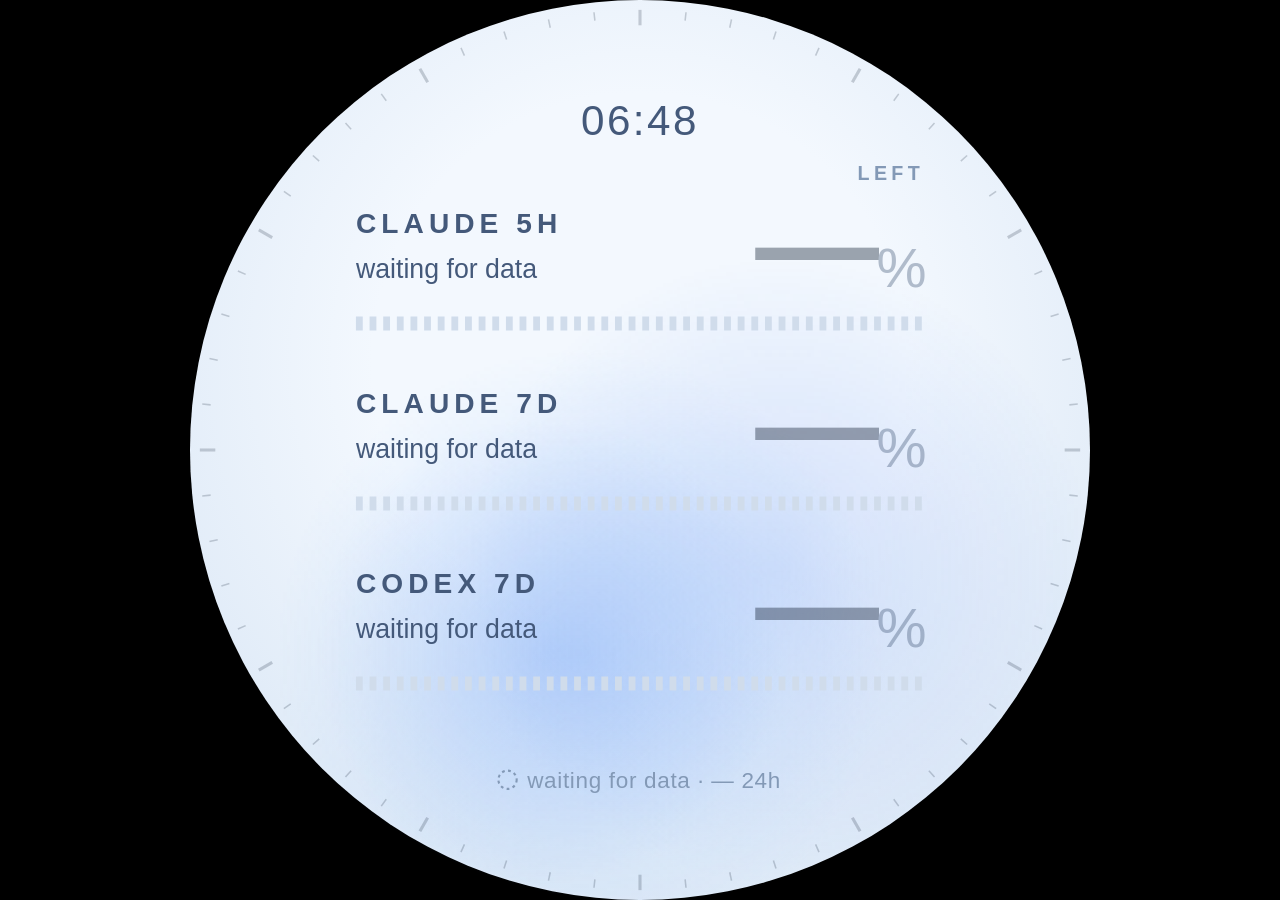
==== web/index.html @ 3e5689b8 "Rename to KrakenDial, add a license, releases and a downloading installer - krakenlcd becomes kraken" ====
<!doctype html>
<html lang="en">
<head>
<meta charset="utf-8">
<meta name="viewport" content="width=device-width, initial-scale=1">
<title>KrakenDial</title>
<link rel="stylesheet" href="dial.css">
<style>
  html, body { margin: 0; height: 100%; background: #000; overflow: hidden; }
  body { display: grid; place-items: center; }
  #dial { width: 100vmin; height: 100vmin; }
</style>
<script>
  // Registered before anything else so CAM finds the hook on its first push.
  window.__hw = null;
  window.nzxt = window.nzxt || {};
  window.nzxt.v1 = window.nzxt.v1 || {};
  window.nzxt.v1.onMonitoringDataUpdate = (data) => {
    window.__hw = data;
    if (window.__onHw) window.__onHw(data);
  };
</script>
</head>
<body>
<div id="dial"></div>
<script src="bg.js"></script>
<script src="i18n.js"></script>
<script src="dial.js"></script>
<script src="faces.js"></script>
<script>
(() => {
  const params = new URLSearchParams(location.search);
  const mock = params.has("mock");
  // URL parameters override the saved choice, e.g. /lcd?layout=one&theme=deep&bg=ripples&lang=pl
  const forced = {};
  for (const k of ["layout", "theme", "bg", "units", "look", "mascot", "cost", "bars", "lang"]) if (params.get(k)) forced[k] = params.get(k);
  if (params.get("fps")) forced.fps = Number(params.get("fps"));

  // Adaptive switching: game after 20 s of a busy GPU, back to work after 60 s of calm.
  const GAME_LOAD = 0.6, GAME_AFTER = 20, CALM_LOAD = 0.35, CALM_AFTER = 60;
  const PEAK_WINDOW = 10 * 60e3;

  let state = { limits: {}, interval: 60e3, config: {} };
  // a face forced by the URL is fetched once; the saved one comes with the state
  let forcedFace = null;
  if (KrakenDial.isFace(forced.layout))
    fetch("/api/faces", { cache: "no-store" }).then((r) => r.json()).then((list) => {
      forcedFace = list.find((f) => `face:${f.id}` === forced.layout) || null;
      render();
    }).catch(() => {});
  let hw = KrakenDial.emptyHw();
  let mode = "work", hot = 0, calm = 0;
  const peaks = { cpu: [], gpu: [] };
  const dial = KrakenDial.create(document.getElementById("dial"), forced);

  const DISCRETE = /nvidia|geforce|rtx|gtx|radeon rx|arc a|arc b/i;
  function pickGpu(gpus) {
    if (!gpus || !gpus.length) return null;
    return gpus.find((g) => DISCRETE.test(g.name || "")) ||
      gpus.slice().sort((a, b) => (b.power ?? -1) - (a.power ?? -1))[0];
  }

  function peak(key, temp, now) {
    const list = peaks[key];
    if (temp != null) list.push([now, temp]);
    while (list.length && list[0][0] < now - PEAK_WINDOW) list.shift();
    return list.length ? Math.max(...list.map((p) => p[1])) : null;
  }

  function onHw(data) {
    const now = Date.now();
    const cpu = (data.cpus || [])[0] || {};
    const gpu = pickGpu(data.gpus) || {};
    hw = {
      cpu: { name: cpu.name, temp: cpu.temperature, load: cpu.load, power: cpu.power, peak: peak("cpu", cpu.temperature, now) },
      gpu: { name: gpu.name, temp: gpu.temperature, load: gpu.load, power: gpu.power, peak: peak("gpu", gpu.temperature, now) },
      liquid: data.kraken ? data.kraken.liquidTemperature : null,
      ram: { used: data.ram ? data.ram.inUse : null, total: data.ram ? data.ram.totalSize : null },
    };
    if (gpu.load != null) {
      dial.setActivity(gpu.load);
      if (mode === "work") {
        hot = gpu.load > GAME_LOAD ? hot + 1 : 0;
        if (hot >= GAME_AFTER) { mode = "game"; calm = 0; }
      } else {
        calm = gpu.load < CALM_LOAD ? calm + 1 : 0;
        if (calm >= CALM_AFTER) { mode = "work"; hot = 0; }
      }
    }
    render();
  }

  function render() {
    const cfg = { ...(state.config || {}), ...forced };
    dial.configure({ ...cfg, face: forced.layout ? forcedFace : state.face });
    dial.update({ now: Date.now(), hw, limits: state.limits, costs: state.costs, interval: state.interval, mode });
  }

  let build = null;
  async function poll() {
    try {
      const r = await fetch("/api/state", { cache: "no-store" });
      if (r.ok) state = await r.json();
      if (build && state.build !== build) return location.reload();
      build = state.build;
    } catch (_) { /* service down: limits simply age into "stale" */ }
    render();
  }

  // Mirror what the cooler shows to the Configure page.
  function share() {
    if (!window.__hw || mock) return;
    fetch("/api/hw", { method: "POST", body: JSON.stringify({ ...hw, mode }) }).catch(() => {});
  }

  if (mock) {
    let t = 0;
    setInterval(() => {
      t++;
      const busy = Math.floor(t / 40) % 2 === 1;
      onHw({
        cpus: [{ name: "AMD Ryzen 7 5800X3D 8-Core Processor", temperature: 52 + Math.sin(t / 9) * 6 + (busy ? 14 : 0), load: busy ? 0.45 : 0.15, power: busy ? 105 : 42 }],
        gpus: [{ name: "NVIDIA GeForce RTX 4070 SUPER", temperature: busy ? 76 : 44, load: busy ? 0.97 : 0.05, power: busy ? 285 : 22 }],
        kraken: { liquidTemperature: busy ? 36.5 : 31.2 },
        ram: { inUse: 21900, totalSize: 32768 },
      });
    }, 1000);
  }

  window.__onHw = onHw;
  if (window.__hw) onHw(window.__hw);
  render();
  poll();
  setInterval(poll, 3e3);
  setInterval(() => { if (!window.__hw && !mock) render(); }, 1000);
  setInterval(share, 3e3);
})();
</script>
</body>
</html>
---- web/dial.css ----
/* KrakenDial dial. Themes are blue/white families to match a white build under blue light.
   Numerals are DIN (Bahnschrift ships with Windows). CAM rasterises without a GPU, so nothing
   here animates continuously: the moving background is a canvas painted by bg.js, and only
   whole scene layers fade. No rounded overflow clip either; the dial is round by itself. */

.kd {
  --ease: cubic-bezier(0.2, 0.7, 0.2, 1);
  position: relative;
  width: 100%;
  height: 100%;
  border-radius: 50%;
  isolation: isolate;
  background: radial-gradient(circle at 50% 40%, var(--bg-hi) 0%, var(--bg-hi) 38%, var(--bg-lo) 100%);
  font-family: Bahnschrift, "DIN Alternate", "D-DIN", Barlow, sans-serif;
  font-variant-numeric: tabular-nums;
  user-select: none;
}
.kd > svg { position: absolute; inset: 0; width: 100%; height: 100%; overflow: visible; }

/* ---------- themes ---------- */

.th-ice {
  --bg-hi: #f3f8fe; --bg-lo: #d3e2f3;
  --ink: #0b1a2e; --ink-2: #44597a; --ink-3: #8399b6;
  --track: #d0dceb; --fill: #2563eb; --fill-2: #7cb3ff; --warn: #e5484d; --tick: rgba(11, 26, 46, 0.2);
  --glow-a: rgba(37, 99, 235, 0.16); --glow-b: rgba(96, 165, 250, 0.24);
  --num-weight: 600;
}
.th-deep {
  --bg-hi: #11264d; --bg-lo: #030914;
  --ink: #eef4ff; --ink-2: #9fb5d8; --ink-3: #5b7299;
  --track: #1b2e52; --fill: #5b9cff; --fill-2: #b4d2ff; --warn: #ff6b6b; --tick: rgba(238, 244, 255, 0.16);
  --glow-a: rgba(64, 132, 255, 0.34); --glow-b: rgba(56, 189, 248, 0.2);
  --num-weight: 500;
}
.th-blue {
  --bg-hi: #3d6dff; --bg-lo: #1431b0;
  --ink: #ffffff; --ink-2: #d5e1ff; --ink-3: #a3b9ff;
  --track: rgba(255, 255, 255, 0.2); --fill: #ffffff; --fill-2: #a9c2ff; --warn: #ffc0b5; --tick: rgba(255, 255, 255, 0.22);
  --glow-a: rgba(255, 255, 255, 0.16); --glow-b: rgba(140, 220, 255, 0.24);
  --num-weight: 500;
}
.th-night {
  --bg-hi: #070b13; --bg-lo: #000000;
  --ink: #f4f7ff; --ink-2: #8494b0; --ink-3: #44536e;
  --track: #141c2b; --fill: #3b82f6; --fill-2: #9cc6ff; --warn: #ff5d5d; --tick: rgba(244, 247, 255, 0.12);
  --glow-a: rgba(59, 130, 246, 0.26); --glow-b: rgba(147, 197, 253, 0.12);
  --num-weight: 500;
}

.th-porcelain {
  --bg-hi: #fdfcfa; --bg-lo: #e4e8ef;
  --ink: #111a2c; --ink-2: #4a5568; --ink-3: #9aa3b2;
  --track: #dde2ea; --fill: #1e40af; --fill-2: #93b4f5; --warn: #d9363e; --tick: rgba(17, 26, 44, 0.18);
  --glow-a: rgba(30, 64, 175, 0.12); --glow-b: rgba(147, 180, 245, 0.24);
  --num-weight: 600;
}
.th-frost {
  --bg-hi: #f1fbff; --bg-lo: #c9e6f5;
  --ink: #062438; --ink-2: #376581; --ink-3: #7fa6be;
  --track: #c6e0ee; --fill: #0284c7; --fill-2: #7dd3fc; --warn: #e5484d; --tick: rgba(6, 36, 56, 0.2);
  --glow-a: rgba(2, 132, 199, 0.15); --glow-b: rgba(125, 211, 252, 0.32);
  --num-weight: 600;
}
.th-ocean {
  --bg-hi: #0c3d60; --bg-lo: #021523;
  --ink: #e8f7ff; --ink-2: #93c5e0; --ink-3: #4d7d9b;
  --track: #123f5d; --fill: #38bdf8; --fill-2: #a5f3fc; --warn: #ff7a7a; --tick: rgba(232, 247, 255, 0.16);
  --glow-a: rgba(56, 189, 248, 0.28); --glow-b: rgba(45, 212, 191, 0.16);
  --num-weight: 500;
}
.th-indigo {
  --bg-hi: #27287a; --bg-lo: #08082a;
  --ink: #eef0ff; --ink-2: #aeb4ec; --ink-3: #6a6fae;
  --track: #2a2c6a; --fill: #818cf8; --fill-2: #c7d2fe; --warn: #ff8a8a; --tick: rgba(238, 240, 255, 0.16);
  --glow-a: rgba(129, 140, 248, 0.3); --glow-b: rgba(96, 165, 250, 0.18);
  --num-weight: 500;
}
.th-graphite {
  --bg-hi: #2b3038; --bg-lo: #0e1013;
  --ink: #f2f4f7; --ink-2: #a3abb7; --ink-3: #5d6672;
  --track: #2d333b; --fill: #7dd3fc; --fill-2: #e0f2fe; --warn: #ff6b6b; --tick: rgba(242, 244, 247, 0.14);
  --glow-a: rgba(125, 211, 252, 0.16); --glow-b: rgba(255, 255, 255, 0.07);
  --num-weight: 500;
}
.th-neon {
  --bg-hi: #041226; --bg-lo: #000000;
  --ink: #e6fbff; --ink-2: #7fd6f2; --ink-3: #2f6d86;
  --track: #0b2236; --fill: #22d3ee; --fill-2: #3b82f6; --warn: #ff4d6d; --tick: rgba(34, 211, 238, 0.22);
  --glow-a: rgba(34, 211, 238, 0.3); --glow-b: rgba(59, 130, 246, 0.3);
  --num-weight: 500;
}

/* terminal colour schemes, close to their published palettes */
.th-nord {
  --bg-hi: #3b4252; --bg-lo: #20242d;
  --ink: #eceff4; --ink-2: #c0c8d8; --ink-3: #7b88a1;
  --track: #434c5e; --fill: #88c0d0; --fill-2: #5e81ac; --warn: #bf616a; --tick: rgba(236, 239, 244, 0.14);
  --glow-a: rgba(136, 192, 208, 0.22); --glow-b: rgba(94, 129, 172, 0.26);
  --num-weight: 500;
}
.th-tokyo {
  --bg-hi: #24283b; --bg-lo: #111219;
  --ink: #c0caf5; --ink-2: #a9b1d6; --ink-3: #565f89;
  --track: #292e42; --fill: #7aa2f7; --fill-2: #7dcfff; --warn: #f7768e; --tick: rgba(192, 202, 245, 0.14);
  --glow-a: rgba(122, 162, 247, 0.26); --glow-b: rgba(187, 154, 247, 0.2);
  --num-weight: 500;
}
.th-catppuccin {
  --bg-hi: #2a2b3d; --bg-lo: #11111b;
  --ink: #cdd6f4; --ink-2: #a6adc8; --ink-3: #6c7086;
  --track: #313244; --fill: #89b4fa; --fill-2: #b4befe; --warn: #f38ba8; --tick: rgba(205, 214, 244, 0.14);
  --glow-a: rgba(137, 180, 250, 0.24); --glow-b: rgba(203, 166, 247, 0.2);
  --num-weight: 500;
}
.th-latte {
  --bg-hi: #eff1f5; --bg-lo: #d6dbe5;
  --ink: #4c4f69; --ink-2: #6c6f85; --ink-3: #9ca0b0;
  --track: #ccd0da; --fill: #1e66f5; --fill-2: #7287fd; --warn: #d20f39; --tick: rgba(76, 79, 105, 0.18);
  --glow-a: rgba(30, 102, 245, 0.14); --glow-b: rgba(136, 57, 239, 0.14);
  --num-weight: 600;
}
.th-dracula {
  --bg-hi: #343746; --bg-lo: #191a21;
  --ink: #f8f8f2; --ink-2: #bfc3d9; --ink-3: #6272a4;
  --track: #44475a; --fill: #bd93f9; --fill-2: #ff79c6; --warn: #ff5555; --tick: rgba(248, 248, 242, 0.14);
  --glow-a: rgba(189, 147, 249, 0.26); --glow-b: rgba(255, 121, 198, 0.18);
  --num-weight: 500;
}
.th-solarized {
  --bg-hi: #073642; --bg-lo: #001b22;
  --ink: #eee8d5; --ink-2: #93a1a1; --ink-3: #586e75;
  --track: #0b4352; --fill: #268bd2; --fill-2: #2aa198; --warn: #dc322f; --tick: rgba(238, 232, 213, 0.14);
  --glow-a: rgba(38, 139, 210, 0.26); --glow-b: rgba(42, 161, 152, 0.2);
  --num-weight: 500;
}
.th-gruvbox {
  --bg-hi: #3c3836; --bg-lo: #1a1c1d;
  --ink: #ebdbb2; --ink-2: #bdae93; --ink-3: #7c6f64;
  --track: #504945; --fill: #83a598; --fill-2: #8ec07c; --warn: #fb4934; --tick: rgba(235, 219, 178, 0.14);
  --glow-a: rgba(131, 165, 152, 0.22); --glow-b: rgba(250, 189, 47, 0.14);
  --num-weight: 500;
}
.th-synthwave {
  --bg-hi: #34294f; --bg-lo: #110b1d;
  --ink: #f8f4ff; --ink-2: #c8b6e8; --ink-3: #7a6a9c;
  --track: #2e2546; --fill: #36f9f6; --fill-2: #ff7edb; --warn: #fe4450; --tick: rgba(255, 126, 219, 0.2);
  --glow-a: rgba(255, 126, 219, 0.26); --glow-b: rgba(54, 249, 246, 0.2);
  --num-weight: 500;
}
/* old CRT phosphors */
.th-phosphor {
  --bg-hi: #0a1f10; --bg-lo: #010603;
  --ink: #c8ffd4; --ink-2: #6fdc8c; --ink-3: #2f7a45;
  --track: #0f2a17; --fill: #33ff66; --fill-2: #a6ffbf; --warn: #ff6b5b; --tick: rgba(51, 255, 102, 0.18);
  --glow-a: rgba(51, 255, 102, 0.2); --glow-b: rgba(166, 255, 191, 0.12);
  --num-weight: 500;
}
.th-amber {
  --bg-hi: #1f1404; --bg-lo: #070400;
  --ink: #ffe2b3; --ink-2: #e0a85a; --ink-3: #8a5f22;
  --track: #2b1c08; --fill: #ffb000; --fill-2: #ffd27a; --warn: #ff5a3c; --tick: rgba(255, 176, 0, 0.18);
  --glow-a: rgba(255, 176, 0, 0.2); --glow-b: rgba(255, 210, 122, 0.12);
  --num-weight: 500;
}
/* black and white */
.th-mono {
  --bg-hi: #161616; --bg-lo: #000000;
  --ink: #ffffff; --ink-2: #b5b5b5; --ink-3: #6a6a6a;
  --track: #262626; --fill: #ffffff; --fill-2: #8c8c8c; --warn: #ff5555; --tick: rgba(255, 255, 255, 0.16);
  --glow-a: rgba(255, 255, 255, 0.12); --glow-b: rgba(255, 255, 255, 0.06);
  --num-weight: 500;
}
.th-paper {
  --bg-hi: #fbfbfa; --bg-lo: #e4e4e2;
  --ink: #111111; --ink-2: #555555; --ink-3: #9a9a9a;
  --track: #dcdcda; --fill: #111111; --fill-2: #8a8a8a; --warn: #d33a3a; --tick: rgba(17, 17, 17, 0.18);
  --glow-a: rgba(0, 0, 0, 0.08); --glow-b: rgba(0, 0, 0, 0.05);
  --num-weight: 600;
}

/* ---------- text ---------- */

.kd text { fill: var(--ink); }
.kd .t-clock { font-size: 30px; fill: var(--ink-2); letter-spacing: 0.06em; }
.kd .t-lbl { font-size: 20px; font-weight: 600; letter-spacing: 0.18em; fill: var(--ink-2); }
.kd .t-lbl-s { font-size: 17px; font-weight: 600; letter-spacing: 0.16em; fill: var(--ink-2); }
.kd .t-sub { font-size: 19px; fill: var(--ink-2); }
.kd .t-meta { font-size: 16px; fill: var(--ink-3); letter-spacing: 0.03em; }
.kd .t-cost { fill: var(--ink-2); font-weight: 600; }
.kd .t-head { font-size: 14px; font-weight: 600; letter-spacing: 0.22em; fill: var(--ink-3); }
.kd .t-lbl-xs { font-size: 14px; font-weight: 600; letter-spacing: 0.12em; fill: var(--ink-2); }
.kd .t-lbl-xxs { font-size: 12.5px; font-weight: 600; letter-spacing: 0.1em; fill: var(--ink-2); }
.kd .t-sub-s { font-size: 15px; fill: var(--ink-2); }
.kd .t-sub-xs { font-size: 13px; fill: var(--ink-2); }
.kd .t-unit { fill: var(--ink-3); }
.kd .t-date { font-size: 22px; fill: var(--ink-2); letter-spacing: 0.04em; }
.kd .n { font-weight: var(--num-weight); letter-spacing: -0.02em; font-variation-settings: "wdth" 82; }
.kd .u { font-weight: 400; fill: var(--ink-2); }
.kd .n.t-big { font-weight: 300; letter-spacing: 0; font-variation-settings: "wdth" 90; }
.kd .is-warn, .kd tspan.is-warn, .kd text.is-warn { fill: var(--warn); font-weight: 600; }
.kd .is-dim { opacity: 0.38; }
.kd .dimmable { transition: opacity 0.6s var(--ease); }
.kd .tick { stroke: var(--tick); }
.kd .rule { stroke: var(--track); stroke-width: 2; }
.kd .dot { fill: var(--track); transition: fill 0.6s var(--ease); }
.kd .dot.is-on { fill: var(--ink-2); }

/* ---------- gauges ---------- */

.kd .g-track { stroke: var(--track); fill: none; }
.kd .g-fill { stroke: var(--fill); fill: none; }
.kd .g-over { stroke: var(--fill-2); fill: none; }
.kd .gauge.is-hot .g-over { stroke: var(--warn); }
.kd .gauge.is-dashed .g-track { stroke-dasharray: 1.2 1.2; }
.kd .notch { transform-box: view-box; transform-origin: 320px 320px; }
.kd .smooth .g-fill, .kd .smooth .g-over { transition: stroke-dasharray 0.9s var(--ease); }
.kd .smooth .notch { transition: transform 0.9s var(--ease); }
/* the pace: a quiet line across the gauge, a little longer than it is wide */
.kd .notch path, .kd .pace { fill: none; stroke: var(--ink); stroke-width: 2; opacity: 0.5; }
.kd .notch.is-peak path { stroke: var(--ink-3); opacity: 1; }

/* freshness pie next to the meta line: fills until the next fetch is due */
.kd .pie-ring { fill: none; stroke: var(--ink-3); stroke-width: 1.5; }
.kd .pie-wedge { fill: var(--ink-3); }
.kd .pie.is-stale .pie-ring { stroke-dasharray: 2 2.4; }
.kd .pie.is-error .pie-ring { stroke: var(--warn); }
.kd .pie.is-error .pie-wedge { fill: var(--warn); }
.kd .pie-inner { transform-box: fill-box; transform-origin: center; }
.kd .pie-inner.pulse { animation: kd-pulse 0.9s var(--ease); }
@keyframes kd-pulse { 0% { transform: scale(2); opacity: 0.1; } 100% { transform: scale(1); opacity: 1; } }

/* ---------- layout parts ---------- */

.kd .bracket { fill: none; stroke: var(--ink-3); stroke-width: 1.5; }
.kd .sec-now { stroke: var(--fill); stroke-width: 4; stroke-linecap: round; }

/* chronograph */
.kd .hour { stroke: var(--ink-2); stroke-width: 4; stroke-linecap: round; }
.kd .face { fill: var(--track); opacity: 0.32; }
.kd .window { fill: none; stroke: var(--track); stroke-width: 2; }
.kd .hand line { stroke: var(--ink); stroke-linecap: round; }
.kd .hand-h line { stroke-width: 9; }
.kd .hand-m line { stroke-width: 5.5; }
.kd .hand-s line { stroke: var(--fill); stroke-width: 2.5; }
.kd .hand-s circle { fill: var(--fill); }
.kd .hub { fill: var(--ink); }
.kd .hub-s { fill: var(--fill); }

/* terminal */
.kd .t-term {
  font-family: "Cascadia Mono", "Cascadia Code", Consolas, monospace; font-size: 20px;
  white-space: pre; letter-spacing: 0; fill: var(--ink);
}
.kd .tm-p { fill: var(--fill); font-weight: 600; }
.kd .tm-d { fill: var(--ink-3); }
.kd .tm-k { fill: var(--ink-2); }
.kd .tm-w { fill: var(--warn); }
.kd .tm-f { fill: var(--fill); }
.kd .tm-o { fill: var(--fill-2); }
.kd .tm-e { fill: var(--ink-2); opacity: 0.45; }
/* a bar's fill over its empty cells: the stops of its gradient (fill, past the pace, used up, clear) */
.kd .bs-f { stop-color: var(--fill); }
.kd .bs-o { stop-color: var(--fill-2); }
.kd .bs-w { stop-color: var(--warn); }
.kd .bs-x { stop-opacity: 0; }
.kd .tm-c { fill: var(--fill); }
.kd .tm-t { fill: var(--ink); font-weight: 600; }
.kd .tm-b { fill: var(--ink); font-weight: 700; }
.kd .tm-inv { fill: var(--bg-hi); font-weight: 600; }
.kd .tm-inv-bg { fill: var(--fill); }
.kd .tm-sel { fill: var(--fill); opacity: 0.16; }
.kd .tm-box { fill: none; stroke: var(--ink-3); stroke-width: 1.5; }
.kd .nf-logo { fill: var(--fill); }
/* mascots: pixel art in the theme's colours; eye whites stay white, pupils go to the darkest colour */
.kd .px-X { fill: var(--fill); }
.kd .px-o { fill: var(--fill-2); }
.kd .px-W { fill: #f7faff; }
.kd .px-K { fill: var(--ink); }
.kd.is-dark .px-K { fill: var(--bg-lo); }
/* untouched media behind the dial: a soft halo keeps the text readable without dimming the picture */
.kd.is-raw .scene text { paint-order: stroke; stroke: var(--bg-lo); stroke-width: 3.5px; stroke-opacity: 0.75; stroke-linejoin: round; }
/* a bar's fill lies on its empty cells, which already carry the halo */
.kd.is-raw .scene .t-bar { stroke: none; }
/* cpufetch chips: the die turns warning red when the part runs hot */
.kd .nf-chip { fill: var(--track); fill-opacity: 0.45; stroke: var(--ink-3); stroke-width: 1.5; }
.kd .nf-die { fill: var(--fill); fill-opacity: 0.12; stroke: var(--fill); stroke-width: 1.5; }
.kd .nf-die.is-hot { fill: var(--warn); stroke: var(--warn); }
.kd .nf-pin { stroke: var(--ink-3); stroke-width: 3; }
.kd .nf-dot { fill: var(--ink-3); }

/* ---------- scenes ---------- */

/* each scene is its own <svg> layer, so a fade or scale is composited instead of repainted */
.kd .scene {
  will-change: opacity, transform;
  transition: opacity 0.9s var(--ease), transform 0.9s var(--ease);
  transform-origin: 50% 50%;
}
.kd .scene.is-off { opacity: 0; transform: scale(0.95); }

/* ---------- background canvas (painted by bg.js) ---------- */

.kd-bg { position: absolute; inset: 0; width: 100%; height: 100%; pointer-events: none; }
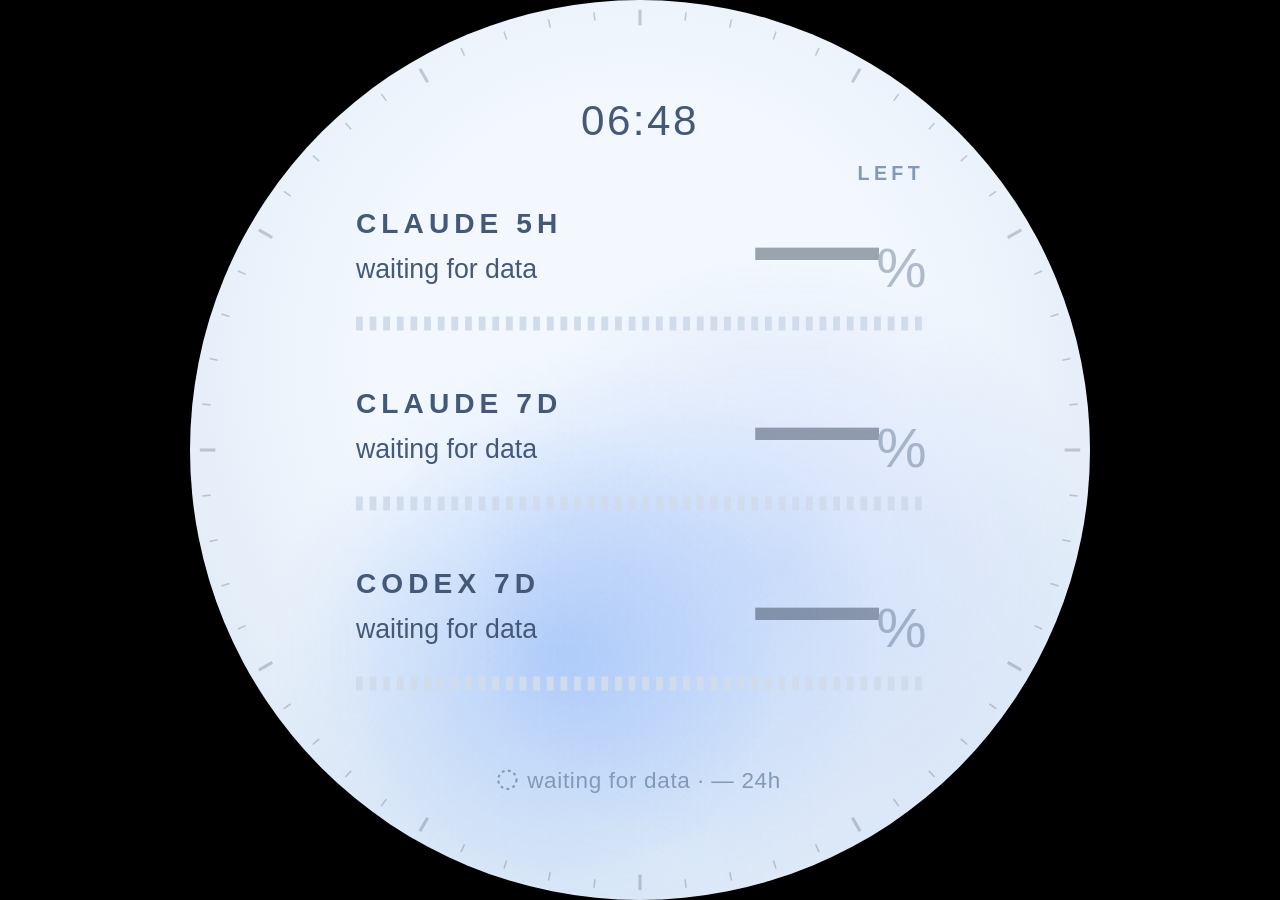
==== commit 782bb40c: "Copyright and SPDX license headers Every source file starts with an SPDX license and copyright line," ====
--- a/web/index.html
+++ b/web/index.html
@@ -1,4 +1,6 @@
 <!doctype html>
+<!-- SPDX-License-Identifier: AGPL-3.0-or-later
+     SPDX-FileCopyrightText: 2026 kleju13 and KrakenDial contributors -->
 <html lang="en">
 <head>
 <meta charset="utf-8">
--- a/web/dial.css
+++ b/web/dial.css
@@ -1,3 +1,5 @@
+/* SPDX-License-Identifier: AGPL-3.0-or-later
+   SPDX-FileCopyrightText: 2026 kleju13 and KrakenDial contributors */
 /* KrakenDial dial. Themes are blue/white families to match a white build under blue light.
    Numerals are DIN (Bahnschrift ships with Windows). CAM rasterises without a GPU, so nothing
    here animates continuously: the moving background is a canvas painted by bg.js, and only
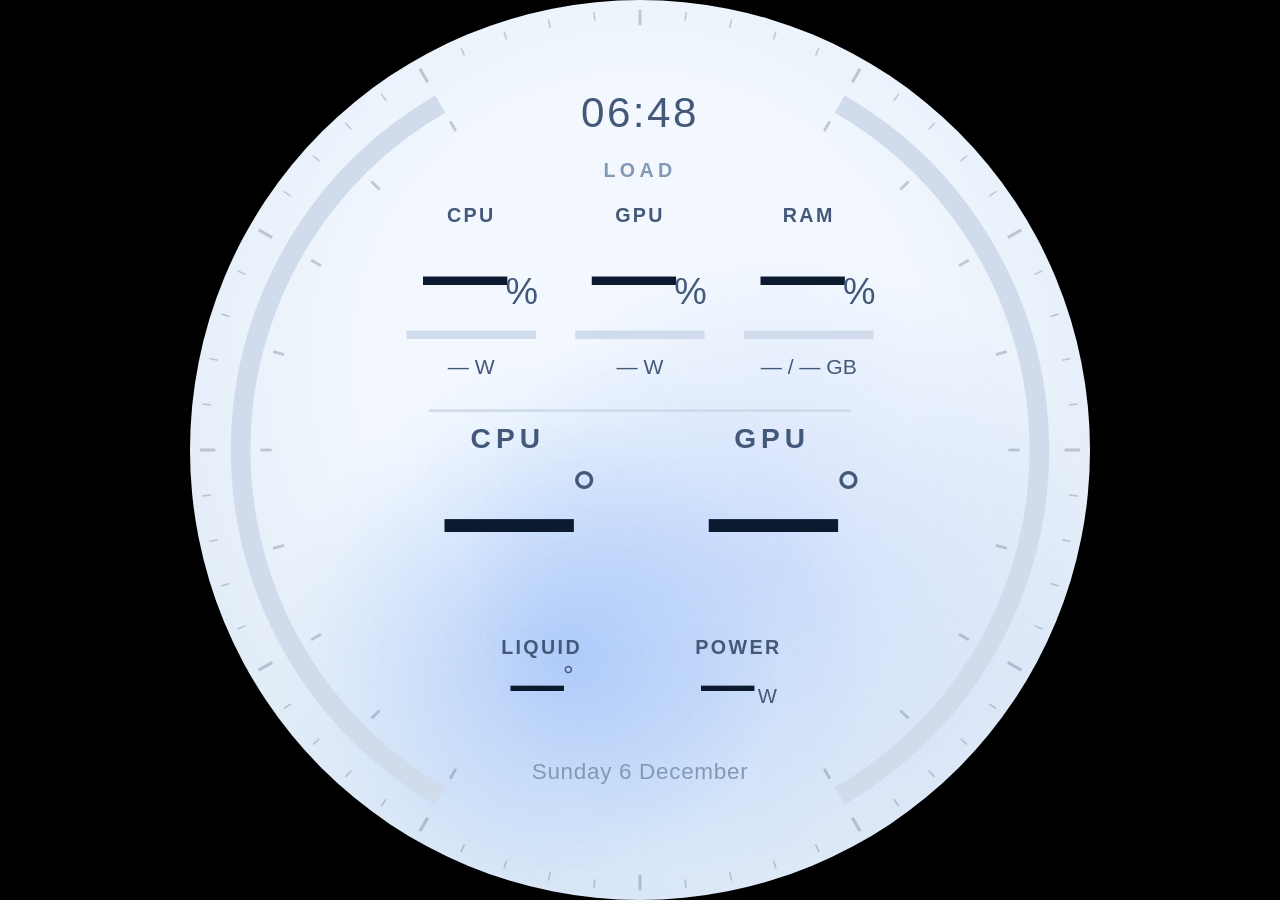
==== commit b39b64ef: "Dials that work without AI limits and fit what the source sends Every built-in layout lays itself ou" ====
--- a/web/index.html
+++ b/web/index.html
@@ -34,8 +34,9 @@
   const params = new URLSearchParams(location.search);
   const mock = params.has("mock");
   // URL parameters override the saved choice, e.g. /lcd?layout=one&theme=deep&bg=ripples&lang=pl
+  // (limits=claude5h,codex7d picks limits; limits=none switches them off)
   const forced = {};
-  for (const k of ["layout", "theme", "bg", "units", "look", "mascot", "cost", "bars", "lang"]) if (params.get(k)) forced[k] = params.get(k);
+  for (const k of ["layout", "theme", "bg", "units", "look", "mascot", "cost", "bars", "lang", "limits"]) if (params.get(k)) forced[k] = params.get(k);
   if (params.get("fps")) forced.fps = Number(params.get("fps"));
 
   // Adaptive switching: game after 20 s of a busy GPU, back to work after 60 s of calm.
@@ -92,7 +93,11 @@
     render();
   }
 
+  // Nothing is drawn before the first answer from the service, which says what there is to show,
+  // so a dial with limits doesn't start as one without.
+  let polled = false;
   function render() {
+    if (!polled) return;
     const cfg = { ...(state.config || {}), ...forced };
     dial.configure({ ...cfg, face: forced.layout ? forcedFace : state.face });
     dial.update({ now: Date.now(), hw, limits: state.limits, costs: state.costs, interval: state.interval, mode });
@@ -106,6 +111,7 @@
       if (build && state.build !== build) return location.reload();
       build = state.build;
     } catch (_) { /* service down: limits simply age into "stale" */ }
+    polled = true;
     render();
   }
 
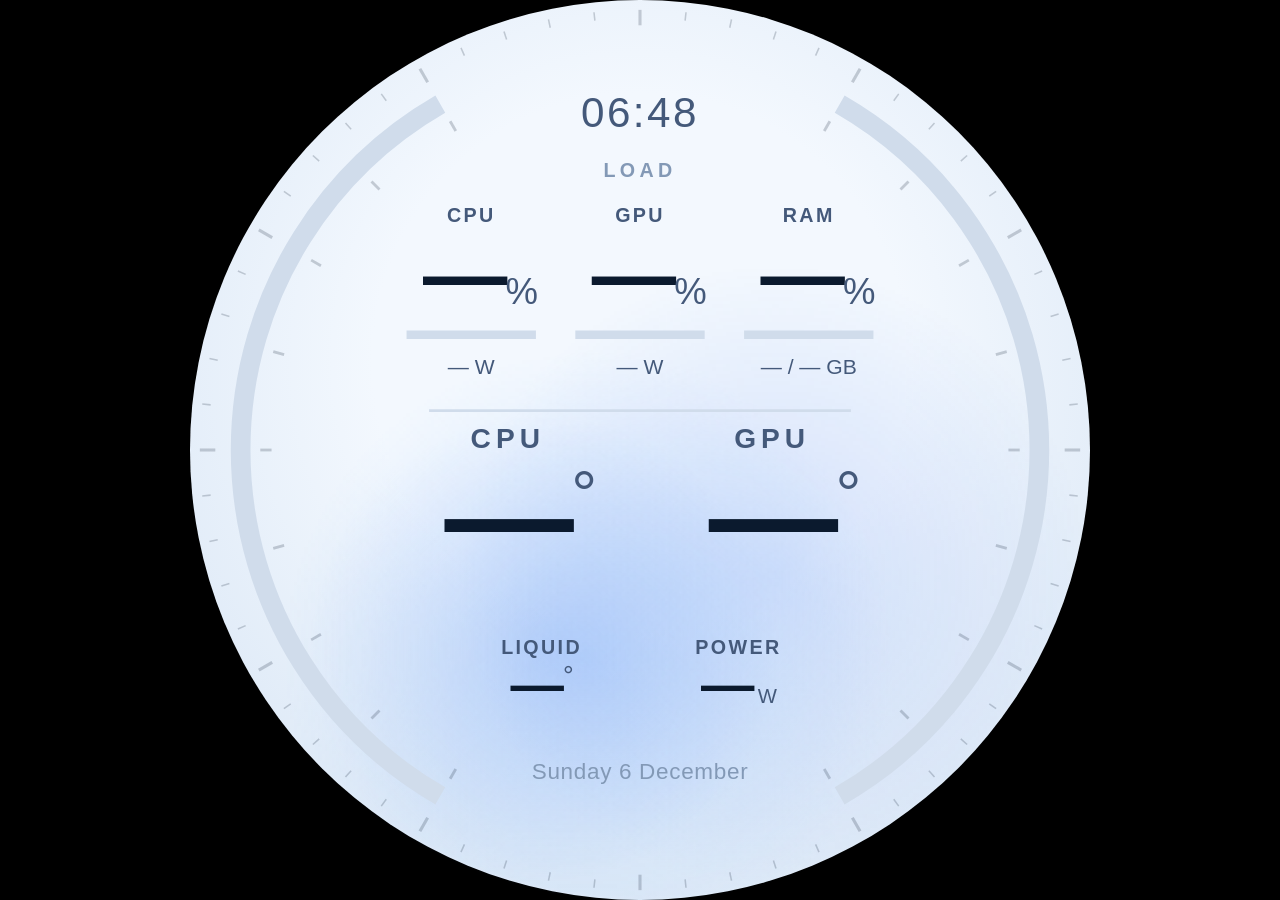
==== commit 2a3f4de5: "Camless mode: hand the background to camless as a loop Under camless, which shows the dial instead o" ====
--- a/web/index.html
+++ b/web/index.html
@@ -9,6 +9,8 @@
 <link rel="stylesheet" href="dial.css">
 <style>
   html, body { margin: 0; height: 100%; background: #000; overflow: hidden; }
+  /* camless mode: camless plays the background under the page */
+  html:has(.kd.is-bare), html:has(.kd.is-bare) body { background: transparent; }
   body { display: grid; place-items: center; }
   #dial { width: 100vmin; height: 100vmin; }
 </style>
@@ -38,6 +40,8 @@
   const forced = {};
   for (const k of ["layout", "theme", "bg", "units", "look", "mascot", "cost", "bars", "lang", "limits"]) if (params.get(k)) forced[k] = params.get(k);
   if (params.get("fps")) forced.fps = Number(params.get("fps"));
+  // camless=on|off
+  if (params.get("camless")) forced.camless = params.get("camless") === "on";
 
   // Adaptive switching: game after 20 s of a busy GPU, back to work after 60 s of calm.
   const GAME_LOAD = 0.6, GAME_AFTER = 20, CALM_LOAD = 0.35, CALM_AFTER = 60;
@@ -100,6 +104,7 @@
     if (!polled) return;
     const cfg = { ...(state.config || {}), ...forced };
     dial.configure({ ...cfg, face: forced.layout ? forcedFace : state.face });
+    dial.camless(cfg.camless === true && !mock);
     dial.update({ now: Date.now(), hw, limits: state.limits, costs: state.costs, interval: state.interval, mode });
   }
 
--- a/web/dial.css
+++ b/web/dial.css
@@ -304,3 +304,6 @@
 /* ---------- background canvas (painted by bg.js) ---------- */
 
 .kd-bg { position: absolute; inset: 0; width: 100%; height: 100%; pointer-events: none; }
+/* camless mode: camless plays the background, so the dial is drawn on nothing */
+.kd.is-bare { background: none; }
+.kd.is-bare > .kd-bg { display: none; }
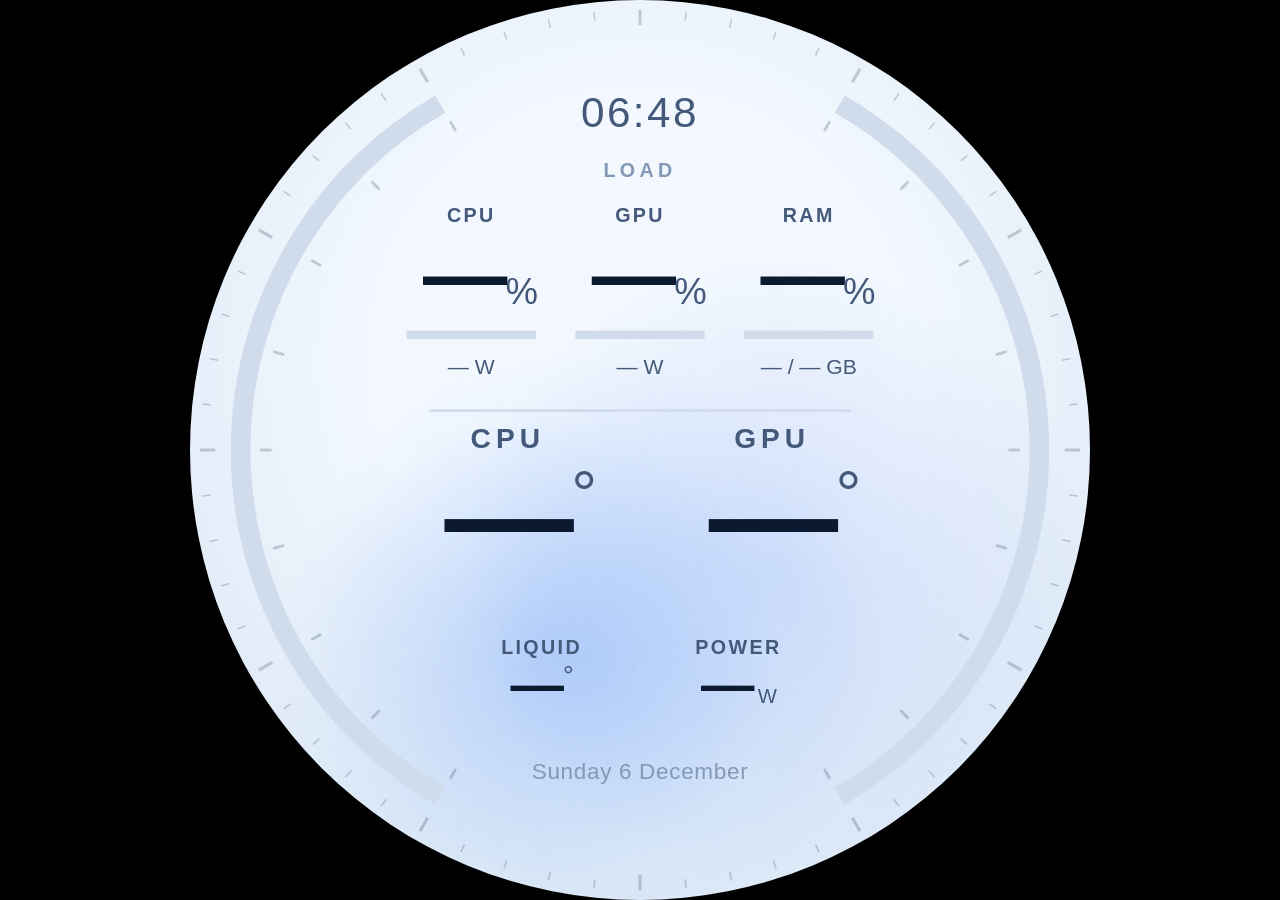
==== commit e0d598f5: "Draw the dial for smaller Kraken screens Krakens have 640, 320 (Z3) or 240 px (Kraken 2023) screens." ====
--- a/web/index.html
+++ b/web/index.html
@@ -43,6 +43,20 @@
   // camless=on|off
   if (params.get("camless")) forced.camless = params.get("camless") === "on";
 
+  // The screen: CAM and camless say how big it is, in pixels (null until they do); a page
+  // without them is drawn at the size of the window. screen=240 draws it for a screen that size,
+  // e.g. in a browser.
+  const forcedScreen = Number(params.get("screen")) || 0;
+  const told = () => {
+    const v1 = window.nzxt && window.nzxt.v1;
+    return v1 && v1.width > 0 && v1.height > 0 ? { w: Math.round(v1.width), h: Math.round(v1.height), shape: v1.shape === "square" ? "square" : "circle" } : null;
+  };
+  const screenPx = () => {
+    const s = told();
+    return forcedScreen || (s ? Math.min(s.w, s.h) : Math.min(innerWidth, innerHeight));
+  };
+  addEventListener("resize", () => render());
+
   // Adaptive switching: game after 20 s of a busy GPU, back to work after 60 s of calm.
   const GAME_LOAD = 0.6, GAME_AFTER = 20, CALM_LOAD = 0.35, CALM_AFTER = 60;
   const PEAK_WINDOW = 10 * 60e3;
@@ -58,7 +72,7 @@
   let hw = KrakenDial.emptyHw();
   let mode = "work", hot = 0, calm = 0;
   const peaks = { cpu: [], gpu: [] };
-  const dial = KrakenDial.create(document.getElementById("dial"), forced);
+  const dial = KrakenDial.create(document.getElementById("dial"), { ...forced, screen: screenPx() });
 
   const DISCRETE = /nvidia|geforce|rtx|gtx|radeon rx|arc a|arc b/i;
   function pickGpu(gpus) {
@@ -103,7 +117,7 @@
   function render() {
     if (!polled) return;
     const cfg = { ...(state.config || {}), ...forced };
-    dial.configure({ ...cfg, face: forced.layout ? forcedFace : state.face });
+    dial.configure({ ...cfg, face: forced.layout ? forcedFace : state.face, screen: screenPx() });
     dial.camless(cfg.camless === true && !mock);
     dial.update({ now: Date.now(), hw, limits: state.limits, costs: state.costs, interval: state.interval, mode });
   }
@@ -120,10 +134,11 @@
     render();
   }
 
-  // Mirror what the cooler shows to the Configure page.
+  // Mirror what the cooler shows to the Configure page, with the size of its screen, which the
+  // settings and the editor preview the dial at.
   function share() {
     if (!window.__hw || mock) return;
-    fetch("/api/hw", { method: "POST", body: JSON.stringify({ ...hw, mode }) }).catch(() => {});
+    fetch("/api/hw", { method: "POST", body: JSON.stringify({ ...hw, mode, screen: told() }) }).catch(() => {});
   }
 
   if (mock) {
--- a/web/dial.css
+++ b/web/dial.css
@@ -207,6 +207,22 @@
 .kd .rule { stroke: var(--track); stroke-width: 2; }
 .kd .dot { fill: var(--track); transition: fill 0.6s var(--ease); }
 .kd .dot.is-on { fill: var(--ink-2); }
+
+/* Smaller screens (see SIZES in dial.js). The built-in layouts are drawn in 640×640 units at any
+   size, so their small print grows to a floor: 17 units, 8.5 px, on a 320 px screen; 25 units,
+   about 9.5 px, on a 240 px one. Faces are drawn as they were made. */
+.kd .is-mid .t-meta, .kd .is-mid .t-head, .kd .is-mid .t-lbl-xs, .kd .is-mid .t-lbl-xxs,
+.kd .is-mid .t-sub-s, .kd .is-mid .t-sub-xs { font-size: 17px; }
+.kd .is-small .t-lbl, .kd .is-small .t-lbl-s, .kd .is-small .t-sub, .kd .is-small .t-meta, .kd .is-small .t-head,
+.kd .is-small .t-lbl-xs, .kd .is-small .t-lbl-xxs, .kd .is-small .t-sub-s, .kd .is-small .t-sub-xs, .kd .is-small .t-date { font-size: 25px; }
+.kd .is-small .t-clock { font-size: 36px; }
+.kd .is-small .t-lbl, .kd .is-small .t-lbl-s, .kd .is-small .t-lbl-xs { letter-spacing: 0.08em; }
+.kd .is-small .t-lbl-xxs { letter-spacing: 0.04em; }
+.kd .is-small .t-head { letter-spacing: 0.14em; }
+/* and the hairlines thicken, so they don't vanish */
+.kd .is-small .tick, .kd .is-small .rule, .kd .is-small .window { stroke-width: 3.5px; }
+.kd .is-small .notch path, .kd .is-small .pie-ring { stroke-width: 3.5px; }
+.kd .is-mid .notch path, .kd .is-mid .pie-ring { stroke-width: 2.5px; }
 
 /* ---------- gauges ---------- */
 
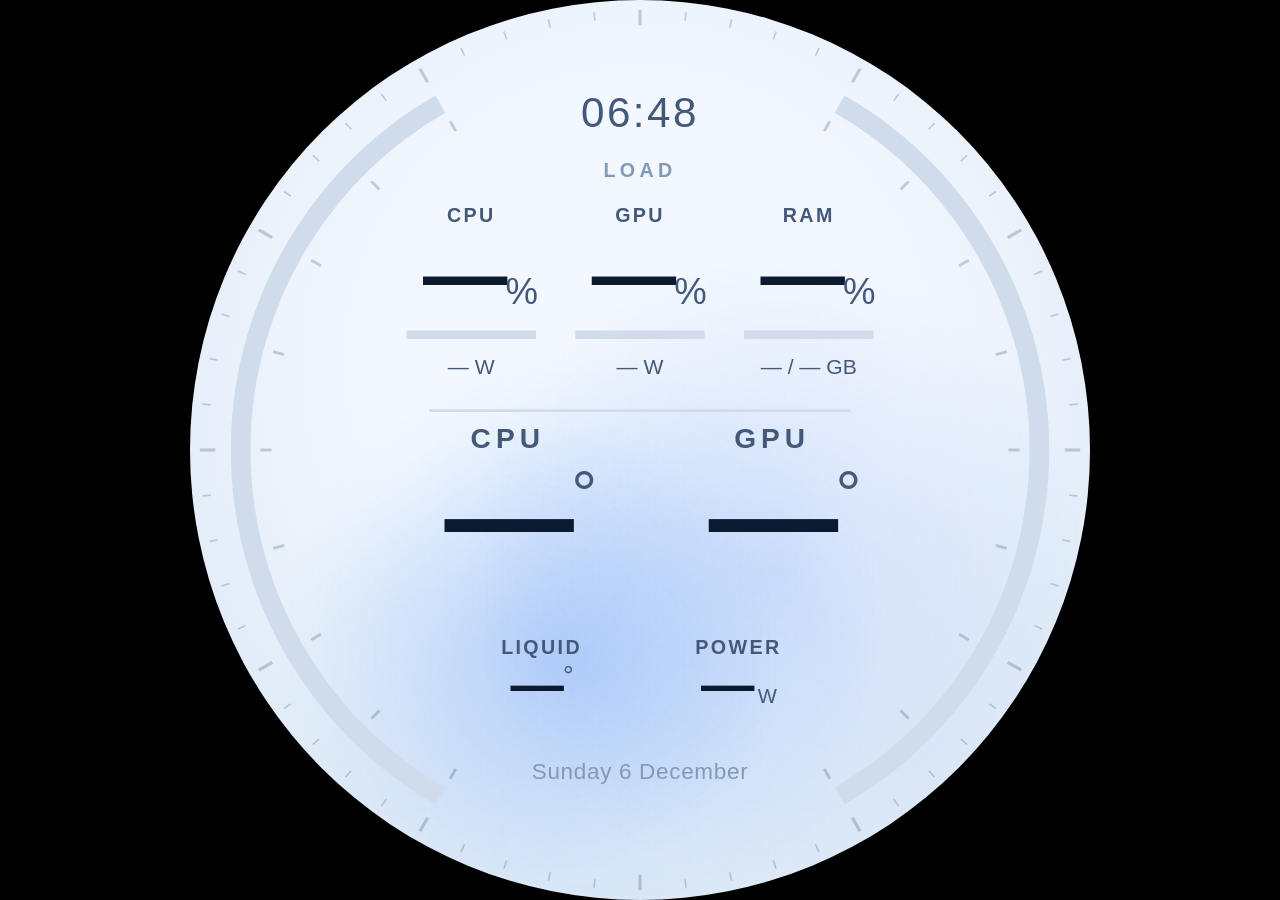
==== commit 13a74dca: "Face gallery, new widgets and an easier editor - 22 ready faces in web/gallery: clocks, gauges, retr" ====
--- a/web/index.html
+++ b/web/index.html
@@ -43,20 +43,6 @@
   // camless=on|off
   if (params.get("camless")) forced.camless = params.get("camless") === "on";
 
-  // The screen: CAM and camless say how big it is, in pixels (null until they do); a page
-  // without them is drawn at the size of the window. screen=240 draws it for a screen that size,
-  // e.g. in a browser.
-  const forcedScreen = Number(params.get("screen")) || 0;
-  const told = () => {
-    const v1 = window.nzxt && window.nzxt.v1;
-    return v1 && v1.width > 0 && v1.height > 0 ? { w: Math.round(v1.width), h: Math.round(v1.height), shape: v1.shape === "square" ? "square" : "circle" } : null;
-  };
-  const screenPx = () => {
-    const s = told();
-    return forcedScreen || (s ? Math.min(s.w, s.h) : Math.min(innerWidth, innerHeight));
-  };
-  addEventListener("resize", () => render());
-
   // Adaptive switching: game after 20 s of a busy GPU, back to work after 60 s of calm.
   const GAME_LOAD = 0.6, GAME_AFTER = 20, CALM_LOAD = 0.35, CALM_AFTER = 60;
   const PEAK_WINDOW = 10 * 60e3;
@@ -65,14 +51,14 @@
   // a face forced by the URL is fetched once; the saved one comes with the state
   let forcedFace = null;
   if (KrakenDial.isFace(forced.layout))
-    fetch("/api/faces", { cache: "no-store" }).then((r) => r.json()).then((list) => {
-      forcedFace = list.find((f) => `face:${f.id}` === forced.layout) || null;
+    fetch(forced.layout.startsWith("gallery:") ? "/api/gallery" : "/api/faces", { cache: "no-store" }).then((r) => r.json()).then((list) => {
+      forcedFace = list.find((f) => forced.layout.endsWith(`:${f.id}`)) || null;
       render();
     }).catch(() => {});
   let hw = KrakenDial.emptyHw();
   let mode = "work", hot = 0, calm = 0;
   const peaks = { cpu: [], gpu: [] };
-  const dial = KrakenDial.create(document.getElementById("dial"), { ...forced, screen: screenPx() });
+  const dial = KrakenDial.create(document.getElementById("dial"), forced);
 
   const DISCRETE = /nvidia|geforce|rtx|gtx|radeon rx|arc a|arc b/i;
   function pickGpu(gpus) {
@@ -117,7 +103,7 @@
   function render() {
     if (!polled) return;
     const cfg = { ...(state.config || {}), ...forced };
-    dial.configure({ ...cfg, face: forced.layout ? forcedFace : state.face, screen: screenPx() });
+    dial.configure({ ...cfg, face: forced.layout ? forcedFace : state.face });
     dial.camless(cfg.camless === true && !mock);
     dial.update({ now: Date.now(), hw, limits: state.limits, costs: state.costs, interval: state.interval, mode });
   }
@@ -134,11 +120,10 @@
     render();
   }
 
-  // Mirror what the cooler shows to the Configure page, with the size of its screen, which the
-  // settings and the editor preview the dial at.
+  // Mirror what the cooler shows to the Configure page.
   function share() {
     if (!window.__hw || mock) return;
-    fetch("/api/hw", { method: "POST", body: JSON.stringify({ ...hw, mode, screen: told() }) }).catch(() => {});
+    fetch("/api/hw", { method: "POST", body: JSON.stringify({ ...hw, mode }) }).catch(() => {});
   }
 
   if (mock) {
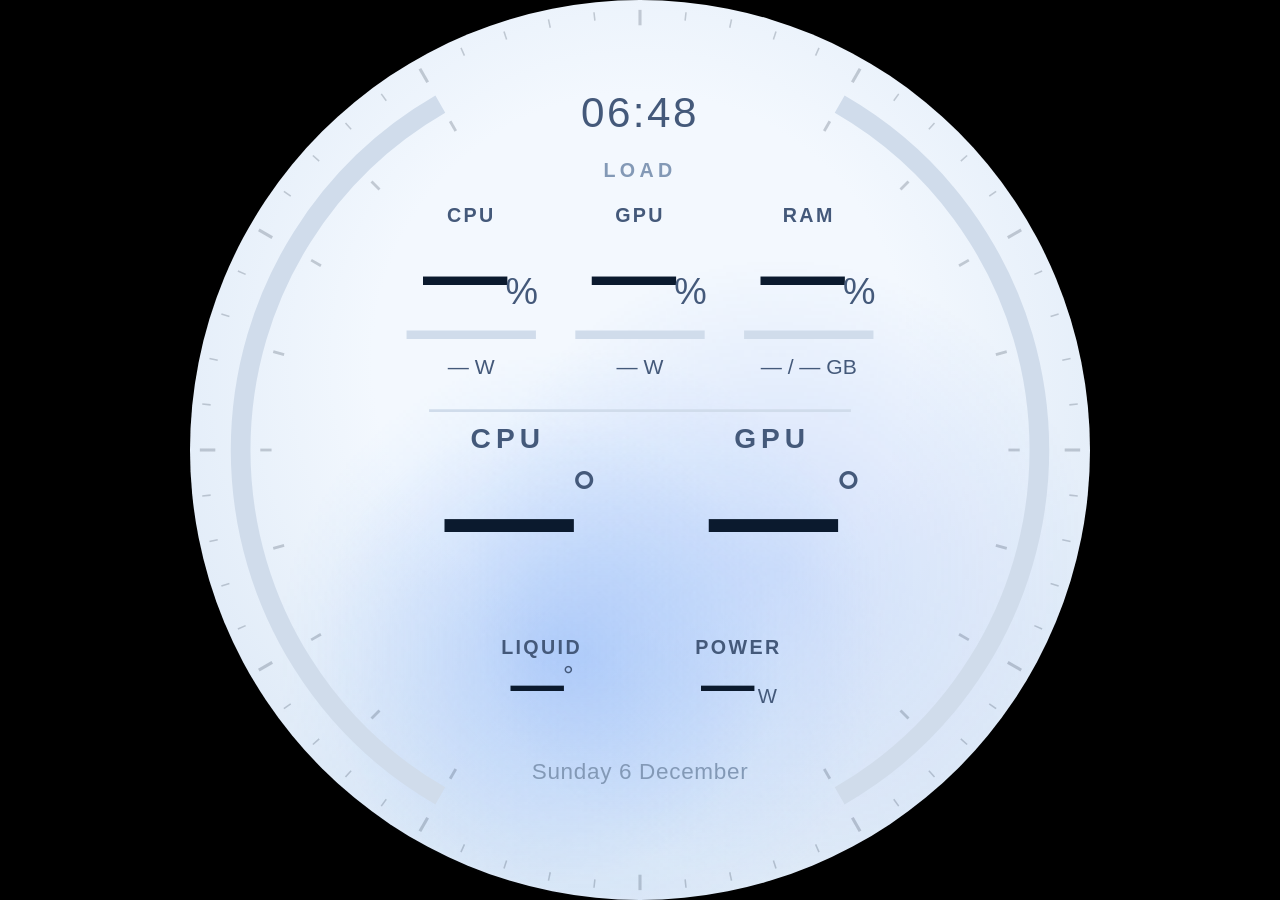
==== commit d45b8ab5: "Draw the dial for smaller Kraken screens (#11) * Draw the dial for smaller Kraken screens  Krakens h" ====
--- a/web/index.html
+++ b/web/index.html
@@ -43,6 +43,20 @@
   // camless=on|off
   if (params.get("camless")) forced.camless = params.get("camless") === "on";
 
+  // The screen: CAM and camless say how big it is, in pixels (null until they do); a page
+  // without them is drawn at the size of the window. screen=240 draws it for a screen that size,
+  // e.g. in a browser.
+  const forcedScreen = Number(params.get("screen")) || 0;
+  const told = () => {
+    const v1 = window.nzxt && window.nzxt.v1;
+    return v1 && v1.width > 0 && v1.height > 0 ? { w: Math.round(v1.width), h: Math.round(v1.height), shape: v1.shape === "square" ? "square" : "circle" } : null;
+  };
+  const screenPx = () => {
+    const s = told();
+    return forcedScreen || (s ? Math.min(s.w, s.h) : Math.min(innerWidth, innerHeight));
+  };
+  addEventListener("resize", () => render());
+
   // Adaptive switching: game after 20 s of a busy GPU, back to work after 60 s of calm.
   const GAME_LOAD = 0.6, GAME_AFTER = 20, CALM_LOAD = 0.35, CALM_AFTER = 60;
   const PEAK_WINDOW = 10 * 60e3;
@@ -51,14 +65,14 @@
   // a face forced by the URL is fetched once; the saved one comes with the state
   let forcedFace = null;
   if (KrakenDial.isFace(forced.layout))
-    fetch(forced.layout.startsWith("gallery:") ? "/api/gallery" : "/api/faces", { cache: "no-store" }).then((r) => r.json()).then((list) => {
-      forcedFace = list.find((f) => forced.layout.endsWith(`:${f.id}`)) || null;
+    fetch("/api/faces", { cache: "no-store" }).then((r) => r.json()).then((list) => {
+      forcedFace = list.find((f) => `face:${f.id}` === forced.layout) || null;
       render();
     }).catch(() => {});
   let hw = KrakenDial.emptyHw();
   let mode = "work", hot = 0, calm = 0;
   const peaks = { cpu: [], gpu: [] };
-  const dial = KrakenDial.create(document.getElementById("dial"), forced);
+  const dial = KrakenDial.create(document.getElementById("dial"), { ...forced, screen: screenPx() });
 
   const DISCRETE = /nvidia|geforce|rtx|gtx|radeon rx|arc a|arc b/i;
   function pickGpu(gpus) {
@@ -103,7 +117,7 @@
   function render() {
     if (!polled) return;
     const cfg = { ...(state.config || {}), ...forced };
-    dial.configure({ ...cfg, face: forced.layout ? forcedFace : state.face });
+    dial.configure({ ...cfg, face: forced.layout ? forcedFace : state.face, screen: screenPx() });
     dial.camless(cfg.camless === true && !mock);
     dial.update({ now: Date.now(), hw, limits: state.limits, costs: state.costs, interval: state.interval, mode });
   }
@@ -120,10 +134,11 @@
     render();
   }
 
-  // Mirror what the cooler shows to the Configure page.
+  // Mirror what the cooler shows to the Configure page, with the size of its screen, which the
+  // settings and the editor preview the dial at.
   function share() {
     if (!window.__hw || mock) return;
-    fetch("/api/hw", { method: "POST", body: JSON.stringify({ ...hw, mode }) }).catch(() => {});
+    fetch("/api/hw", { method: "POST", body: JSON.stringify({ ...hw, mode, screen: told() }) }).catch(() => {});
   }
 
   if (mock) {
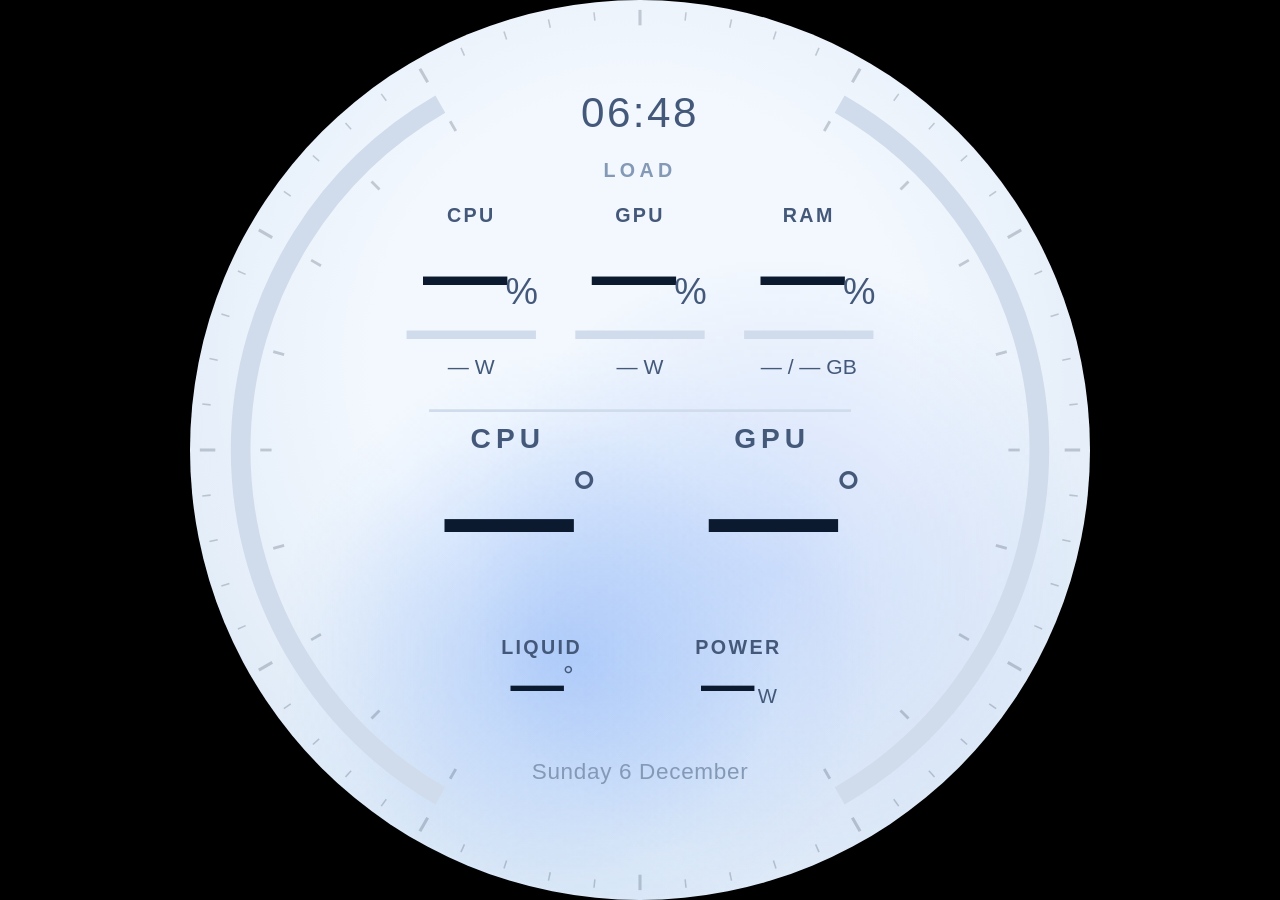
==== commit 7ee6f9fd: "Merge main: screen sizes into the gallery and the new editor The editor keeps the actual-size previe" ====
--- a/web/index.html
+++ b/web/index.html
@@ -65,8 +65,8 @@
   // a face forced by the URL is fetched once; the saved one comes with the state
   let forcedFace = null;
   if (KrakenDial.isFace(forced.layout))
-    fetch("/api/faces", { cache: "no-store" }).then((r) => r.json()).then((list) => {
-      forcedFace = list.find((f) => `face:${f.id}` === forced.layout) || null;
+    fetch(forced.layout.startsWith("gallery:") ? "/api/gallery" : "/api/faces", { cache: "no-store" }).then((r) => r.json()).then((list) => {
+      forcedFace = list.find((f) => forced.layout.endsWith(`:${f.id}`)) || null;
       render();
     }).catch(() => {});
   let hw = KrakenDial.emptyHw();
